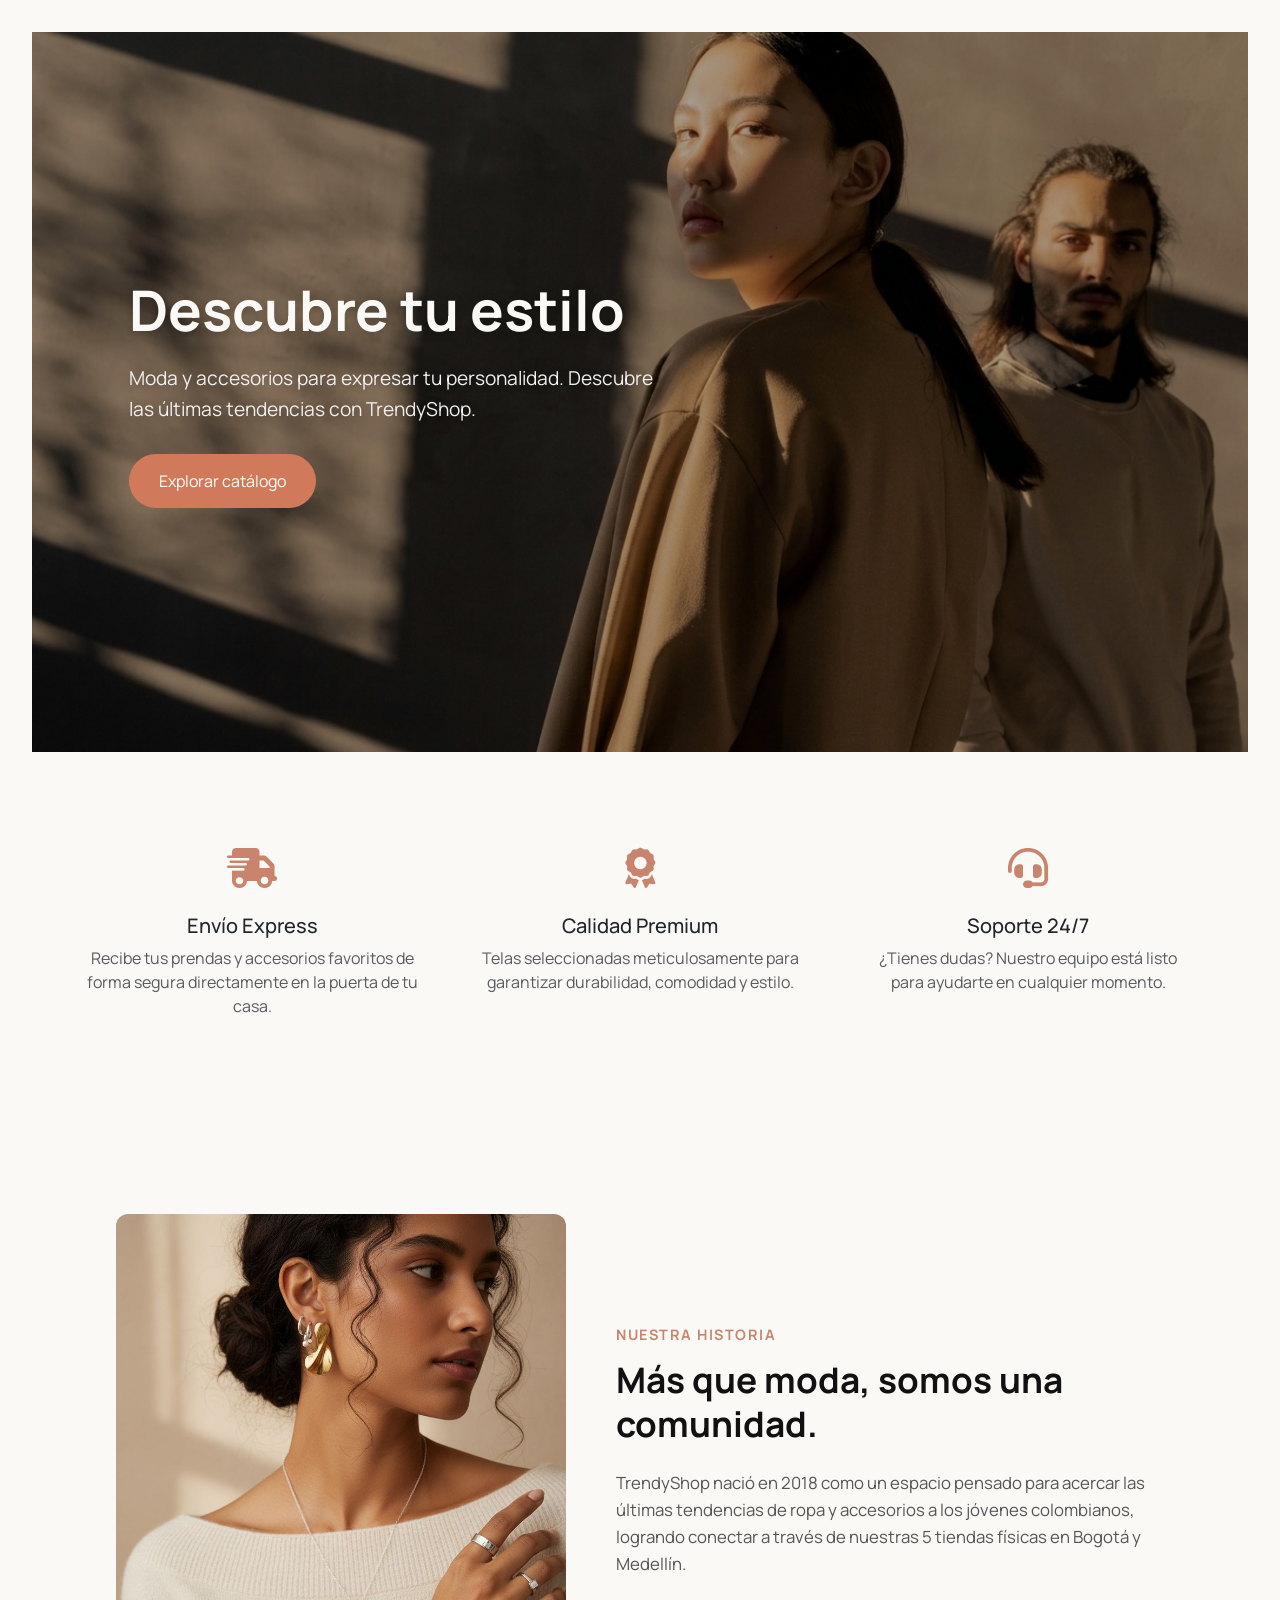
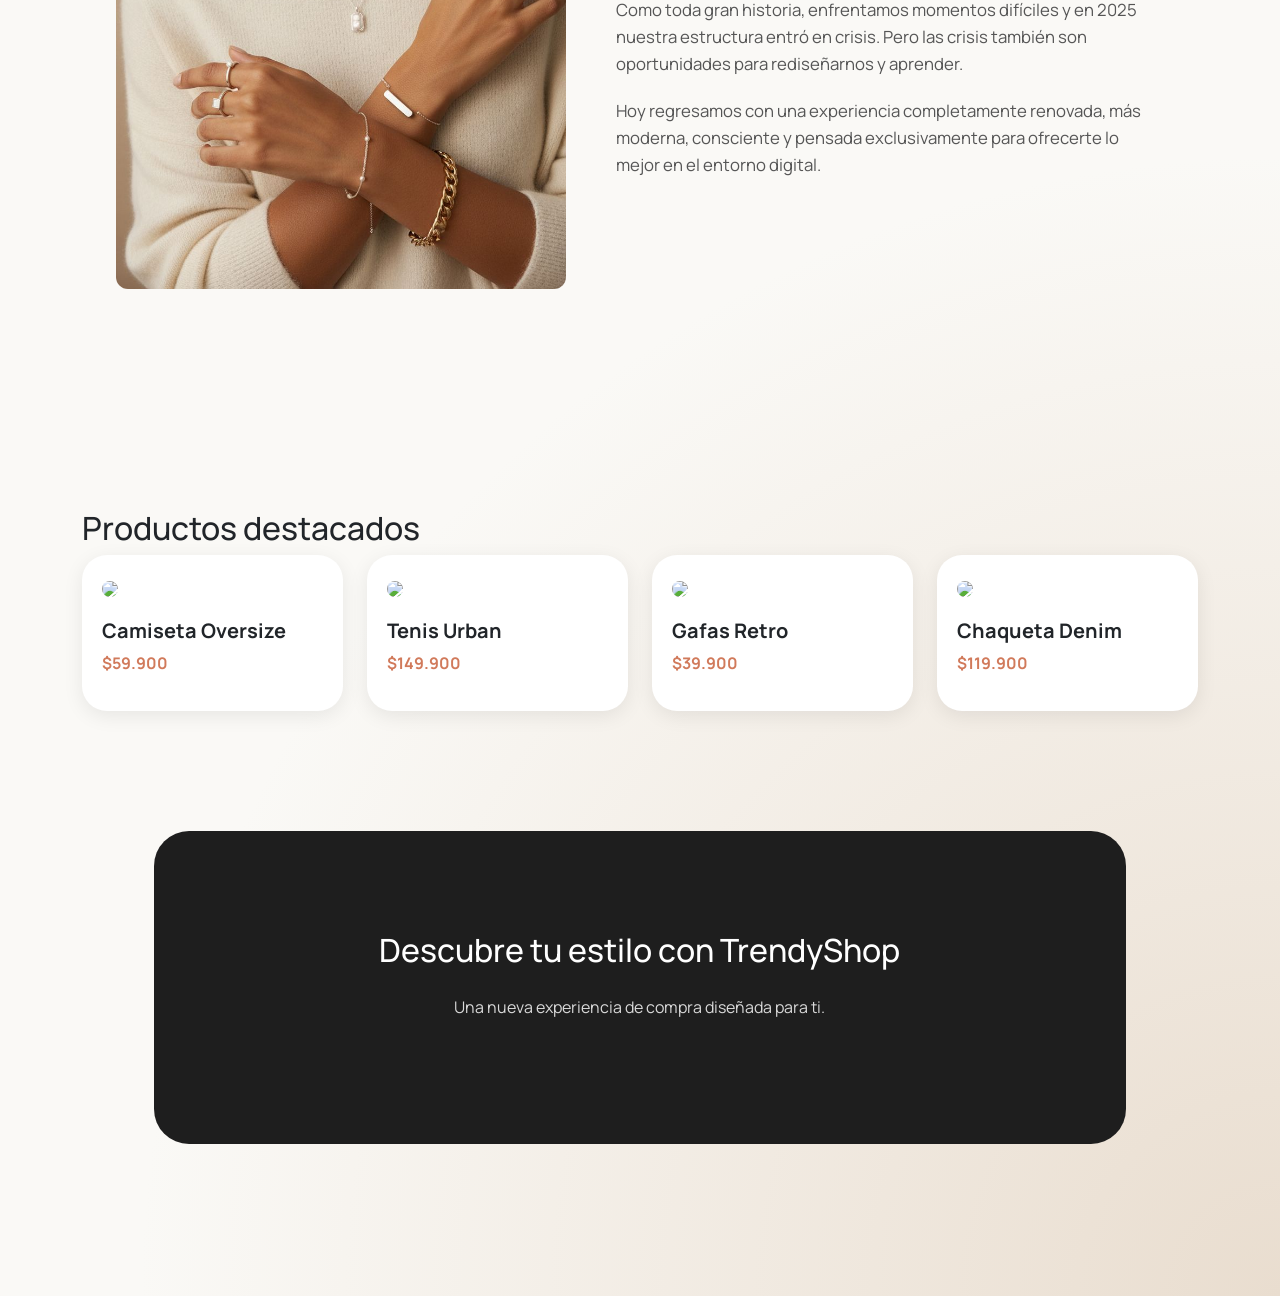
==== index.html @ 07544018 "Se carga index.html y css de la página de inicio, pendiente configurar button y card" ====
<!DOCTYPE html>
<html lang="es">

<head>
    <meta charset="UTF-8">
    <meta name="viewport" content="width=device-width, initial-scale=1.0">
    <title>TrendyShop | Inicio</title>
    <link rel="preconnect" href="https://fonts.googleapis.com">
    <link rel="preconnect" href="https://fonts.gstatic.com" crossorigin>
    <link href="https://fonts.googleapis.com/css2?family=Manrope:wght@400;500;700;800&display=swap" rel="stylesheet">
    <link href="https://cdn.jsdelivr.net/npm/bootstrap@5.3.8/dist/css/bootstrap.min.css" rel="stylesheet"
        integrity="sha384-sRIl4kxILFvY47J16cr9ZwB07vP4J8+LH7qKQnuqkuIAvNWLzeN8tE5YBujZqJLB" crossorigin="anonymous">
    <link rel="stylesheet" href="https://cdnjs.cloudflare.com/ajax/libs/font-awesome/6.4.0/css/all.min.css">
    <link rel="stylesheet" href="css/style.css">
</head>

<body>
    <main>
        <section class="hero-container">
            <div class="hero-text">
                <h1>Descubre tu estilo</h1>
                <p class="text-banner">
                    Moda y accesorios para expresar tu personalidad.
                    Descubre las últimas tendencias con TrendyShop.
                </p>

                <button class="btn-explorar-catalogo">
                    Explorar catálogo
                </button>
            </div>
        </section>


        <section class="beneficios container text-center">
            <div class="row row-cols-1 row-cols-md-3 g-4">
                <div class="col">
                    <div class="card h-100 border-0 bg-transparent">
                        <div class="card-body">
                            <i class="fa-solid fa-truck-fast beneficios-icono"></i>
                            <h5 class="card-title mt-3">Envío Express</h5>
                            <p class="card-text text-muted">Recibe tus prendas y accesorios favoritos de forma segura
                                directamente en la puerta de tu casa.</p>
                        </div>
                    </div>
                </div>

                <div class="col">
                    <div class="card h-100 border-0 bg-transparent">
                        <div class="card-body">
                            <i class="fa-solid fa-award beneficios-icono"></i>
                            <h5 class="card-title mt-3">Calidad Premium</h5>
                            <p class="card-text text-muted">Telas seleccionadas meticulosamente para garantizar
                                durabilidad, comodidad y estilo.</p>
                        </div>
                    </div>
                </div>

                <div class="col">
                    <div class="card h-100 border-0 bg-transparent">
                        <div class="card-body">
                            <i class="fa-solid fa-headset beneficios-icono"></i>
                            <h5 class="card-title mt-3">Soporte 24/7</h5>
                            <p class="card-text text-muted">¿Tienes dudas? Nuestro equipo está listo para ayudarte en
                                cualquier momento.</p>
                        </div>
                    </div>
                </div>

            </div>
        </section>


        <section class="historia container">
            <div class="historia-image-wrapper">
                <img src="img/historia.jpg" class="img-historia" alt="Tienda TrendyShop">
            </div>

            <div class="historia-content">
                <span class="subtitle">NUESTRA HISTORIA</span>
                <h2>Más que moda, somos una comunidad.</h2>
                <div class="historia-text">
                    <p>TrendyShop nació en 2018 como un espacio pensado para acercar las últimas tendencias de ropa y
                        accesorios a los jóvenes colombianos, logrando conectar a través de nuestras 5 tiendas físicas
                        en Bogotá y Medellín.</p>

                    <p>Como toda gran historia, enfrentamos momentos difíciles y en 2025 nuestra estructura entró en
                        crisis. Pero las crisis también son oportunidades para rediseñarnos y aprender.</p>

                    <p>Hoy regresamos con una experiencia completamente renovada, más moderna, consciente y pensada
                        exclusivamente para ofrecerte lo mejor en el entorno digital.</p>
                </div>
            </div>
        </section>

 
        <section class="productos container">
            <h2>Productos destacados</h2>
            <div class="row g-4">

                <div class="col-md-3">
                    <div class="producto">
                        <img src="assets/images/producto1.jpg" class="img-fluid">

                        <h5>Camiseta Oversize</h5>

                        <p>$59.900</p>
                    </div>
                </div>

                <div class="col-md-3">
                    <div class="producto">
                        <img src="assets/images/producto2.jpg" class="img-fluid">

                        <h5>Tenis Urban</h5>

                        <p>$149.900</p>
                    </div>
                </div>

                <div class="col-md-3">
                    <div class="producto">
                        <img src="assets/images/producto3.jpg" class="img-fluid">

                        <h5>Gafas Retro</h5>

                        <p>$39.900</p>
                    </div>
                </div>

                <div class="col-md-3">
                    <div class="producto">
                        <img src="assets/images/producto4.jpg" class="img-fluid">

                        <h5>Chaqueta Denim</h5>

                        <p>$119.900</p>
                    </div>
                </div>
            </div>
        </section>

        <!-- BANNER FINAL -->
        <section class="banner">
            <h2>Descubre tu estilo con TrendyShop</h2>
            <p>
                Una nueva experiencia de compra diseñada para ti.
            </p>
        </section>
    </main>


    <script type="module" src="js/app.js"></script>
    <script src="https://cdn.jsdelivr.net/npm/bootstrap@5.3.8/dist/js/bootstrap.bundle.min.js"
        integrity="sha384-FKyoEForCGlyvwx9Hj09JcYn3nv7wiPVlz7YYwJrWVcXK/BmnVDxM+D2scQbITxI"
        crossorigin="anonymous"></script>
</body>

</html>
---- css/style.css ----
:root {
    --nav-primary: #d17a5b;
    --nav-secondary: #e9ddcf;
    --nav-bg: #faf9f6;
    --nav-border: #666666;
    --nav-text: #1e1e1e;
    --font-primary: "Manrope", Arial, Helvetica, sans-serif;
    --font-heading: "Manrope", Arial, Helvetica, sans-serif;
}

body {
    min-height: 100vh;
    margin: 0;
    padding: 32px;
    font-family: var(--font-primary);
    background:
        radial-gradient(circle at top left, #faf9f6, transparent 30%),
        radial-gradient(circle at bottom right, #e9ddcf, transparent 36%),
        linear-gradient(135deg, #faf9f6, #faf9f6);
}

.glass-navbar {
    width: min(1120px, 100%);
    margin: 0 auto;
    display: flex;
    align-items: center;
    justify-content: space-between;
    gap: 16px;
    padding: 14px 18px;
    border: 1px solid rgba(209, 122, 91, 0.22);
    border-radius: 999px;
    background: var(--nav-bg);
    color: var(--nav-text);
    backdrop-filter: blur(20px);
    box-shadow: 0 18px 40px rgba(209, 122, 91, 0.12);
}

.brand,
.navbar-links,
.navbar-actions {
    display: flex;
    align-items: center;
    gap: 12px;
}

.brand {
    color: inherit;
    text-decoration: none;
    font-weight: 800;
    font-family: var(--font-heading);
}

.brand__mark {
    width: 42px;
    height: 42px;
    display: grid;
    place-items: center;
    border-radius: 50%;
    background: linear-gradient(135deg, var(--nav-secondary), var(--nav-primary));
    color: #ffffff;
}

.nav-link,
.icon-button,
.dropdown__menu button {
    border: 1px solid #66666600;
    border-radius: 999px;
    background: transparent;
    color: inherit;
    text-decoration: none;
    padding: 10px 14px;
    transition: transform 0.2s ease, color 0.2s ease, text-shadow 0.2s ease, border-color 0.2s ease, box-shadow 0.2s ease;
    cursor: pointer;
}

.nav-link:hover,
.icon-button:hover,
.dropdown__menu button:hover {
    transform: translateY(-1px);
    background: transparent;
    color: #e4764e;
    text-shadow: 0 0 10px #d17a5bcc;
}

.nav-link.is-active {
    border-color: transparent;
    background: linear-gradient(135deg, var(--nav-secondary), var(--nav-primary));
    box-shadow: 0 12px 24px #d17a5b56;
}

.icon-button--label {
    min-width: 72px;
}

.dropdown {
    position: relative;
}

.dropdown__menu {
    position: absolute;
    top: calc(100% + 10px);
    right: 0;
    min-width: 190px;
    display: grid;
    gap: 8px;
    padding: 12px;
    border-radius: 18px;
    border: 1px solid var(--nav-border);
    background: rgba(15, 23, 42, 0.92);
    box-shadow: 0 18px 34px rgba(15, 23, 42, 0.34);
}

.site-footer {
    width: min(1120px, 100%);
    margin: 48px auto 0;
    display: flex;
    flex-direction: column;
    align-items: center;
    gap: 20px;
    padding: 28px 24px;
    border: 1px solid rgba(209, 122, 91, 0.22);
    border-radius: 28px;
    background: var(--nav-bg);
    color: var(--nav-text);
    backdrop-filter: blur(20px);
    box-shadow: 0 18px 40px rgba(209, 122, 91, 0.12);
    text-align: center;
}

.site-footer__brand,
.site-footer__nav,
.site-footer__social {
    display: flex;
    align-items: center;
    justify-content: center;
    flex-wrap: wrap;
    gap: 12px;
}

.site-footer__mark {
    width: 36px;
    height: 36px;
    display: grid;
    place-items: center;
    border-radius: 50%;
    background: linear-gradient(135deg, var(--nav-secondary), var(--nav-primary));
    color: var(--color-negro);
    font-weight: 800;
}

.site-footer__name {
    font-weight: 800;
    font-family: var(--font-heading);
}

.site-footer__link,
.site-footer__social-link {
    color: inherit;
    text-decoration: none;
    transition: opacity 0.2s ease;
}

.site-footer__link:hover,
.site-footer__social-link:hover {
    opacity: 0.75;
}

.site-footer__social-link {
    width: 36px;
    height: 36px;
    display: grid;
    place-items: center;
    border-radius: 50%;
    border: 1px solid rgba(229, 225, 230, 0.12);
    background: rgba(229, 225, 230, 0.06);
    font-size: 0.8rem;
    font-weight: 700;
}

.site-footer__social-link:hover {
    background: rgba(179, 162, 105, 0.14);
    border-color: rgba(179, 162, 105, 0.25);
}

.site-footer__copy {
    margin: 0;
    font-size: 0.85rem;
    opacity: 0.7;
}

/****** PARTE INICIO *******/
:root {
    --negro: #1E1E1E;
    --blanco: #FAF9F6;
    --terracota: #D17A5B;
    --beige: #E9DDCF;
    --gris: #666666;
}

h1 {
    color: #faf9f6;
}

.text-banner {
    color: #faf9f6;
}

/* SECCIÓN HERO (INICIO) */
.hero-container {
    background-image: linear-gradient(rgba(0, 0, 0, 0.35), rgba(0, 0, 0, 0.35)), url('../img/bannerInicio.png');
    background-size: cover;
    background-position: center;
    background-repeat: no-repeat;
    width: 100%;
    min-height: 80vh;
    display: flex;
    align-items: center;
}

.hero-text {
    max-width: 550px;
    margin-left: 8%;
    color: #ffffff;
    text-shadow: 1px 1px 10px rgba(0, 0, 0, 0.2);
}

.hero-text h1 {
    font-size: 3.5rem;
    font-weight: 700;
    margin-bottom: 20px;
    line-height: 1.2;
}

.hero-text p {
    font-size: 1.2rem;
    margin-bottom: 30px;
    line-height: 1.6;
    color: #f0f0f0;
}

.btn-explorar-catalogo {
    border: none;
    background: var(--terracota);
    color: white;
    padding: 15px 30px;
    border-radius: 40px;
    transition: .3s;
    cursor: pointer;
}

.btn-explorar-catalogo:hover {
    background: #b86647;
}

/* SECCIÓN DE BENEFICIOS */
.beneficios {
    padding: 80px 0;
}

.beneficios-icono {
    font-size: 2.5rem;
    color: #c8846c;
    margin-bottom: 10px;
}

/* SECCIÓN HISTORIA (mobile)*/
.historia {
    display: flex;
    flex-direction: column;
    align-items: center;
    gap: 40px;
    padding: 60px 20px;
}

.historia-image-wrapper {
    width: 100%;
    max-width: 450px;
}

.img-historia {
    width: 100%;
    height: auto;
    border-radius: 12px;
    display: block;
    object-fit: cover;
}

.historia-content {
    width: 100%;
    max-width: 550px;
    display: flex;
    flex-direction: column;
    text-align: left;
}

.historia-content .subtitle {
    color: #c8846c;
    font-size: 0.9rem;
    font-weight: 700;
    letter-spacing: 1.5px;
    text-transform: uppercase;
    margin-bottom: 12px;
}

.historia-content h2 {
    font-size: 2.2rem;
    font-weight: 700;
    color: #111111;
    line-height: 1.25;
    margin-bottom: 24px;
}

.historia-text p {
    font-size: 1.05rem;
    color: #555555;
    line-height: 1.6;
    margin-bottom: 20px;
}

.historia-text p:last-child {
    margin-bottom: 0;
}

/* PRODUCTOS DESTACADOS */
.productos {
    margin: 120px auto;
}

.producto {
    background: white;
    border-radius: 25px;
    padding: 20px;
    box-shadow: 0 5px 20px rgba(0, 0, 0, .08);
}

.producto img {
    border-radius: 20px;
    width: 100%;
    height: auto;
}

.producto h5 {
    margin-top: 20px;
    font-weight: 700;
}

.producto p {
    color: var(--terracota);
    font-weight: 700;
}

/* BANNER DE CIERRE */
.banner {
    background: var(--negro);
    color: white;
    text-align: center;
    padding: 100px;
    border-radius: 35px;
    width: 80%;
    margin: 120px auto;
}

.banner p {
    margin: 25px 0;
    color: #d9d9d9;
}

/* CONFIGU RESPONSIVE */

/* Pantallas Grandes (Computadores) */
@media (min-width: 992px) {
    .historia {
        flex-direction: row;
        justify-content: center;
        gap: 50px;
        padding: 100px 0;
    }

    .historia-image-wrapper {
        width: 42%;
    }

    .historia-content {
        width: 48%;
    }
}

/* Pantallas Medianas y Chicas (Celulares y Tablets) */
@media (max-width: 768px) {
    .hero-container {
        padding: 60px 0;
    }

    .hero-text {
        margin-left: 5%;
        padding-right: 5%;
    }

    .hero-text h1 {
        font-size: 2.8rem;
    }

    .banner {
        width: 100%;
        padding: 60px 30px;
        border-radius: 0;
    }
}

@media (max-width: 720px) {

    .site-footer__grid,
    .site-footer__bottom {
        grid-template-columns: 1fr;
        flex-direction: column;
    }
}

@media (max-width: 860px) {
    .glass-navbar {
        border-radius: 28px;
        flex-wrap: wrap;
        justify-content: center;
    }

    .navbar-links {
        justify-content: center;
        flex-wrap: wrap;
    }

    .navbar-actions {
        width: 100%;
        justify-content: center;
    }
}
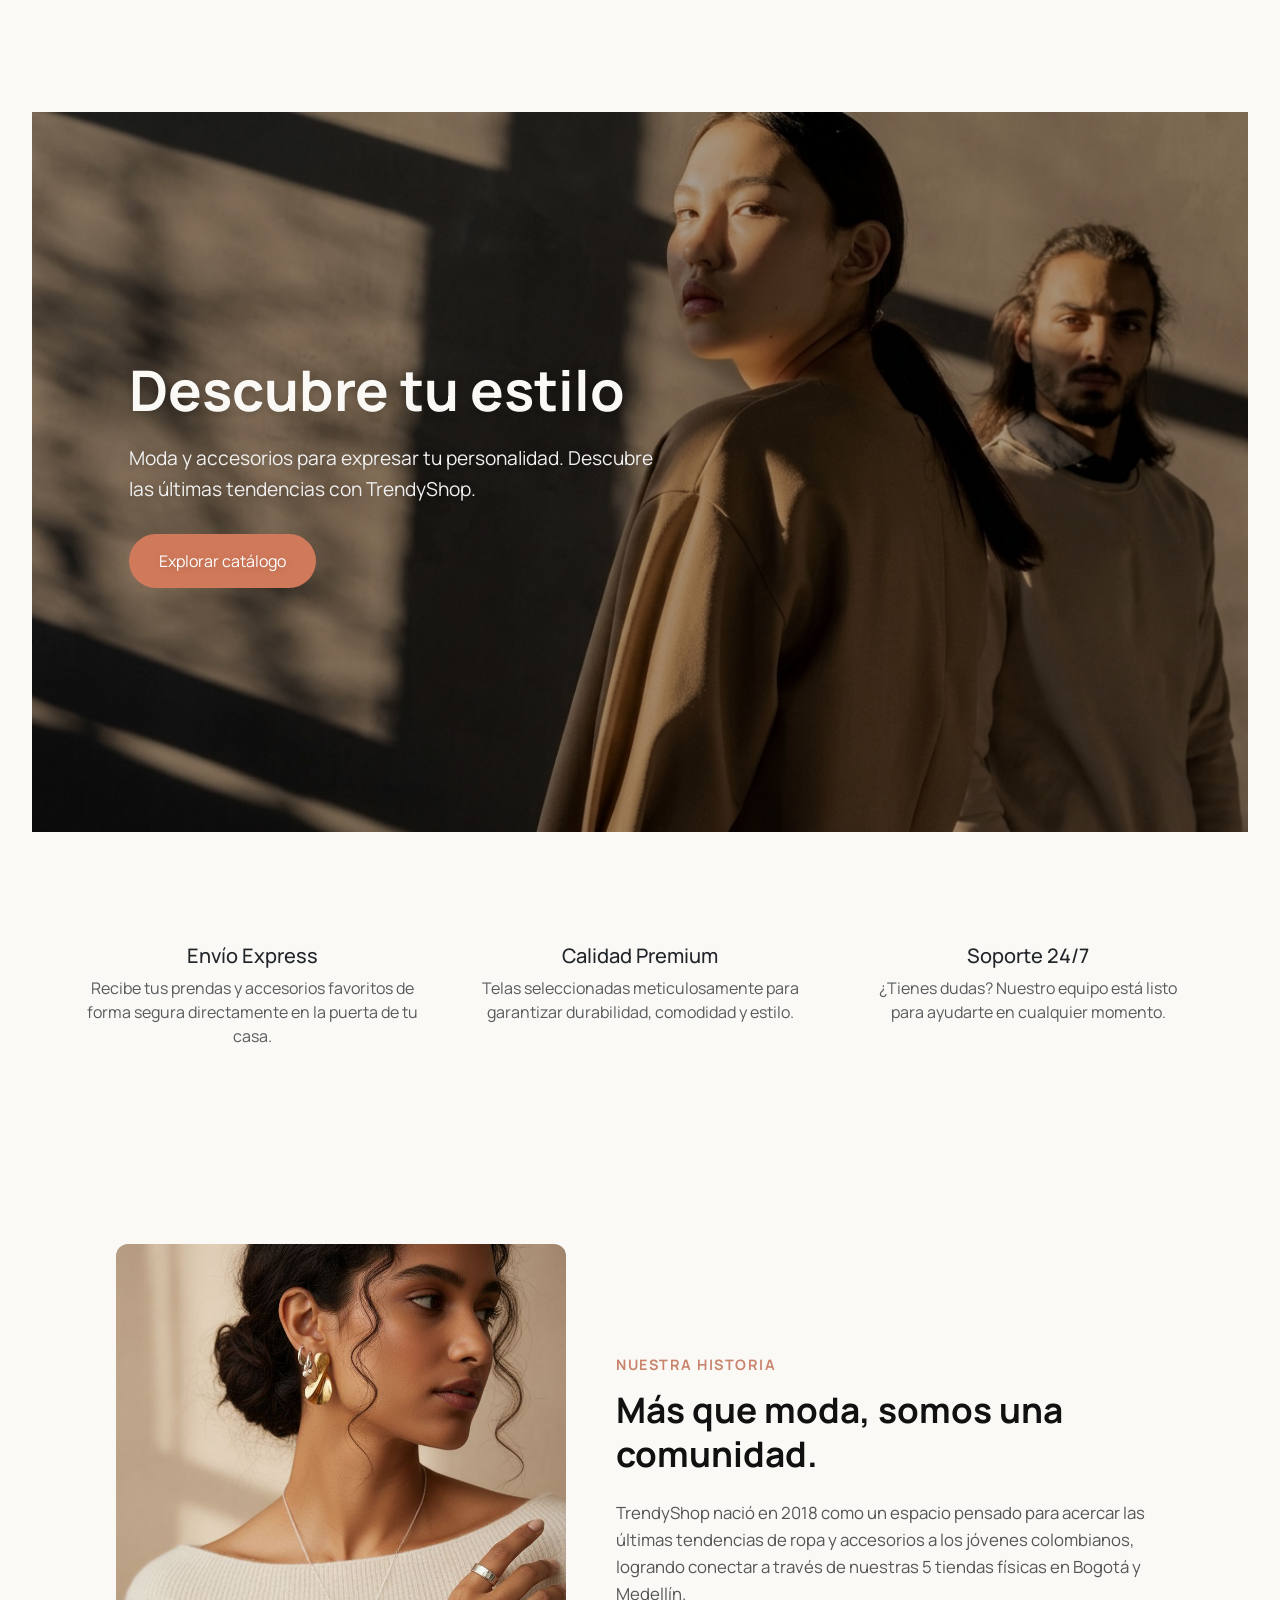
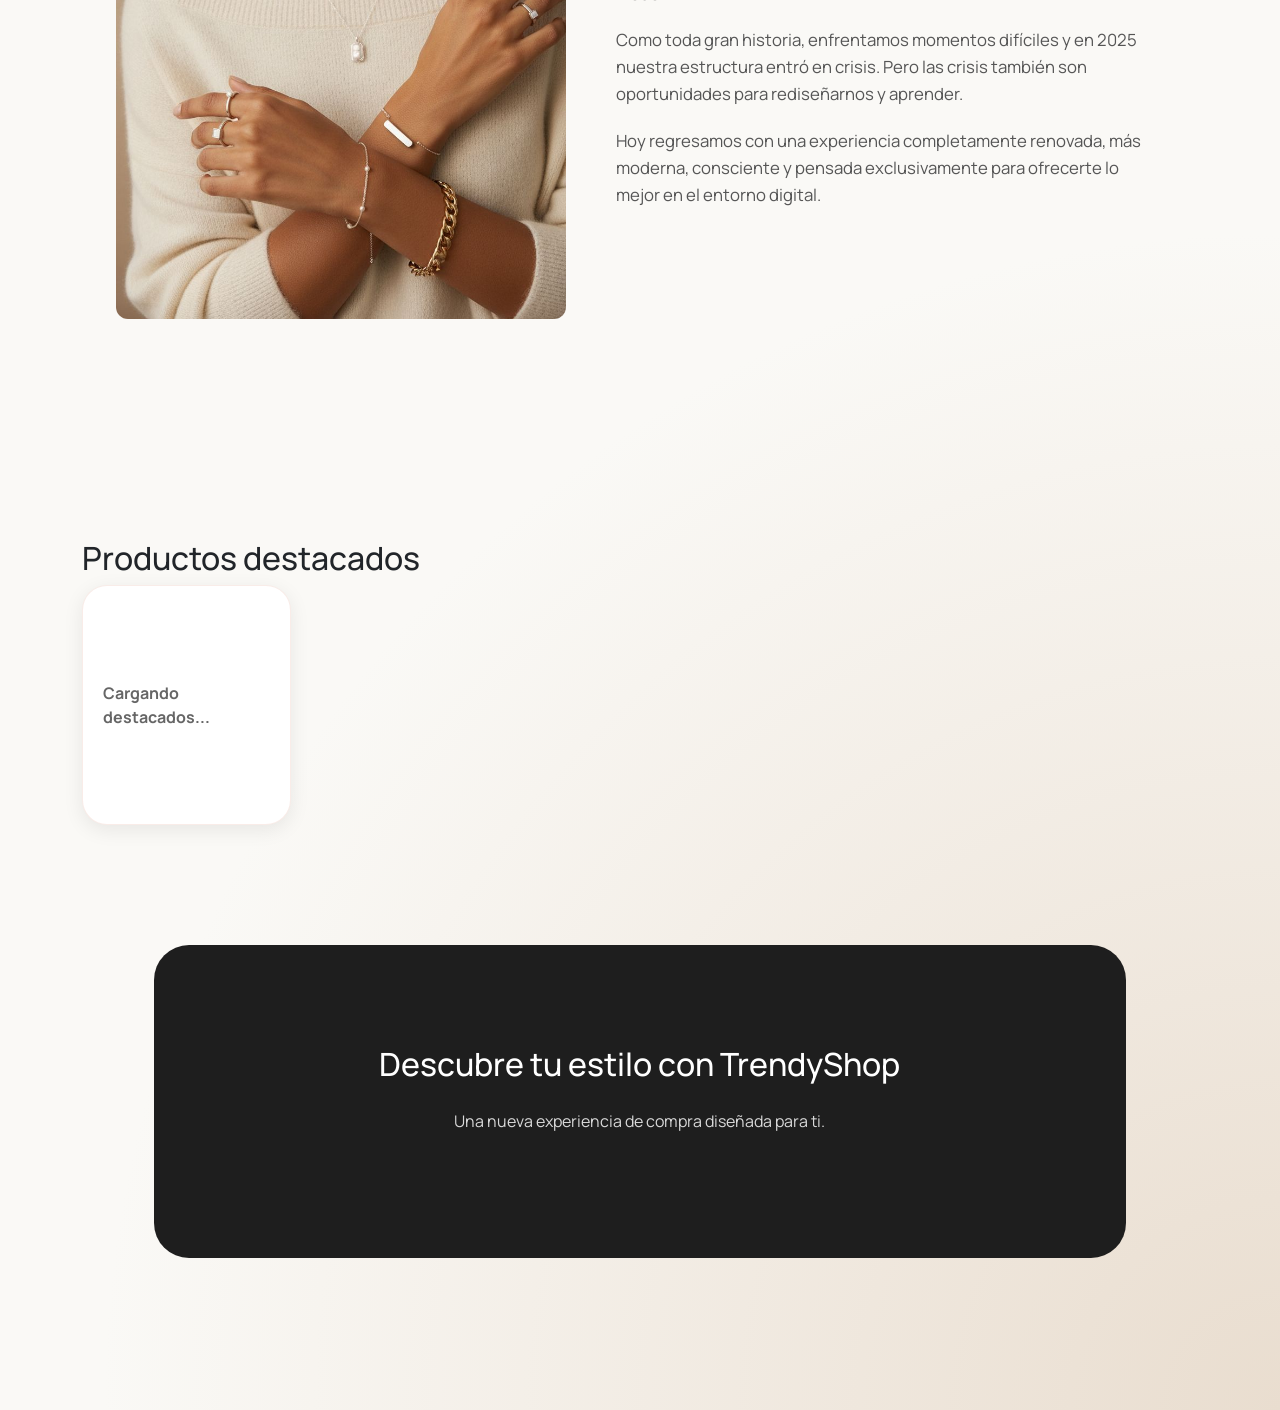
==== commit f5a08850: "Se agrega pagina de inicio arreglada y mejorada, junto con el efecto glass del navbar y modificacion" ====
--- a/index.html
+++ b/index.html
@@ -8,9 +8,7 @@
     <link rel="preconnect" href="https://fonts.googleapis.com">
     <link rel="preconnect" href="https://fonts.gstatic.com" crossorigin>
     <link href="https://fonts.googleapis.com/css2?family=Manrope:wght@400;500;700;800&display=swap" rel="stylesheet">
-    <link href="https://cdn.jsdelivr.net/npm/bootstrap@5.3.8/dist/css/bootstrap.min.css" rel="stylesheet"
-        integrity="sha384-sRIl4kxILFvY47J16cr9ZwB07vP4J8+LH7qKQnuqkuIAvNWLzeN8tE5YBujZqJLB" crossorigin="anonymous">
-    <link rel="stylesheet" href="https://cdnjs.cloudflare.com/ajax/libs/font-awesome/6.4.0/css/all.min.css">
+    <link href="https://cdn.jsdelivr.net/npm/bootstrap@5.3.8/dist/css/bootstrap.min.css" rel="stylesheet" integrity="sha384-sRIl4kxILFvY47J16cr9ZwB07vP4J8+LH7qKQnuqkuIAvNWLzeN8tE5YBujZqJLB" crossorigin="anonymous">
     <link rel="stylesheet" href="css/style.css">
 </head>
 
@@ -23,13 +21,11 @@
                     Moda y accesorios para expresar tu personalidad.
                     Descubre las últimas tendencias con TrendyShop.
                 </p>
-
-                <button class="btn-explorar-catalogo">
+                <a href="./html/catalogo.html" class="btn-explorar-catalogo">
                     Explorar catálogo
-                </button>
+                </a>
             </div>
         </section>
-
 
         <section class="beneficios container text-center">
             <div class="row row-cols-1 row-cols-md-3 g-4">
@@ -38,8 +34,7 @@
                         <div class="card-body">
                             <i class="fa-solid fa-truck-fast beneficios-icono"></i>
                             <h5 class="card-title mt-3">Envío Express</h5>
-                            <p class="card-text text-muted">Recibe tus prendas y accesorios favoritos de forma segura
-                                directamente en la puerta de tu casa.</p>
+                            <p class="card-text text-muted">Recibe tus prendas y accesorios favoritos de forma segura directamente en la puerta de tu casa.</p>
                         </div>
                     </div>
                 </div>
@@ -49,8 +44,7 @@
                         <div class="card-body">
                             <i class="fa-solid fa-award beneficios-icono"></i>
                             <h5 class="card-title mt-3">Calidad Premium</h5>
-                            <p class="card-text text-muted">Telas seleccionadas meticulosamente para garantizar
-                                durabilidad, comodidad y estilo.</p>
+                            <p class="card-text text-muted">Telas seleccionadas meticulosamente para garantizar durabilidad, comodidad y estilo.</p>
                         </div>
                     </div>
                 </div>
@@ -60,15 +54,12 @@
                         <div class="card-body">
                             <i class="fa-solid fa-headset beneficios-icono"></i>
                             <h5 class="card-title mt-3">Soporte 24/7</h5>
-                            <p class="card-text text-muted">¿Tienes dudas? Nuestro equipo está listo para ayudarte en
-                                cualquier momento.</p>
+                            <p class="card-text text-muted">¿Tienes dudas? Nuestro equipo está listo para ayudarte en cualquier momento.</p>
                         </div>
                     </div>
                 </div>
-
             </div>
         </section>
-
 
         <section class="historia container">
             <div class="historia-image-wrapper">
@@ -79,80 +70,30 @@
                 <span class="subtitle">NUESTRA HISTORIA</span>
                 <h2>Más que moda, somos una comunidad.</h2>
                 <div class="historia-text">
-                    <p>TrendyShop nació en 2018 como un espacio pensado para acercar las últimas tendencias de ropa y
-                        accesorios a los jóvenes colombianos, logrando conectar a través de nuestras 5 tiendas físicas
-                        en Bogotá y Medellín.</p>
-
-                    <p>Como toda gran historia, enfrentamos momentos difíciles y en 2025 nuestra estructura entró en
-                        crisis. Pero las crisis también son oportunidades para rediseñarnos y aprender.</p>
-
-                    <p>Hoy regresamos con una experiencia completamente renovada, más moderna, consciente y pensada
-                        exclusivamente para ofrecerte lo mejor en el entorno digital.</p>
+                    <p>TrendyShop nació en 2018 como un espacio pensado para acercar las últimas tendencias de ropa y accesorios a los jóvenes colombianos, logrando conectar a través de nuestras 5 tiendas físicas en Bogotá y Medellín.</p>
+                    <p>Como toda gran historia, enfrentamos momentos difíciles y en 2025 nuestra estructura entró en crisis. Pero las crisis también son oportunidades para rediseñarnos y aprender.</p>
+                    <p>Hoy regresamos con una experiencia completamente renovada, más moderna, consciente y pensada exclusivamente para ofrecerte lo mejor en el entorno digital.</p>
                 </div>
             </div>
         </section>
 
- 
         <section class="productos container">
             <h2>Productos destacados</h2>
-            <div class="row g-4">
-
-                <div class="col-md-3">
-                    <div class="producto">
-                        <img src="assets/images/producto1.jpg" class="img-fluid">
-
-                        <h5>Camiseta Oversize</h5>
-
-                        <p>$59.900</p>
-                    </div>
-                </div>
-
-                <div class="col-md-3">
-                    <div class="producto">
-                        <img src="assets/images/producto2.jpg" class="img-fluid">
-
-                        <h5>Tenis Urban</h5>
-
-                        <p>$149.900</p>
-                    </div>
-                </div>
-
-                <div class="col-md-3">
-                    <div class="producto">
-                        <img src="assets/images/producto3.jpg" class="img-fluid">
-
-                        <h5>Gafas Retro</h5>
-
-                        <p>$39.900</p>
-                    </div>
-                </div>
-
-                <div class="col-md-3">
-                    <div class="producto">
-                        <img src="assets/images/producto4.jpg" class="img-fluid">
-
-                        <h5>Chaqueta Denim</h5>
-
-                        <p>$119.900</p>
-                    </div>
-                </div>
+            <div id="productosDestacados" class="productos-destacados-grid">
+                <article class="producto producto--placeholder">
+                    <div class="producto__placeholder">Cargando destacados...</div>
+                </article>
             </div>
         </section>
 
-        <!-- BANNER FINAL -->
         <section class="banner">
             <h2>Descubre tu estilo con TrendyShop</h2>
-            <p>
-                Una nueva experiencia de compra diseñada para ti.
-            </p>
+            <p>Una nueva experiencia de compra diseñada para ti.</p>
         </section>
     </main>
 
-
     <script type="module" src="js/app.js"></script>
-    <script src="https://cdn.jsdelivr.net/npm/bootstrap@5.3.8/dist/js/bootstrap.bundle.min.js"
-        integrity="sha384-FKyoEForCGlyvwx9Hj09JcYn3nv7wiPVlz7YYwJrWVcXK/BmnVDxM+D2scQbITxI"
-        crossorigin="anonymous"></script>
+    <script src="https://cdn.jsdelivr.net/npm/bootstrap@5.3.8/dist/js/bootstrap.bundle.min.js" integrity="sha384-FKyoEForCGlyvwx9Hj09JcYn3nv7wiPVlz7YYwJrWVcXK/BmnVDxM+D2scQbITxI" crossorigin="anonymous"></script>
 </body>
 
-</html>+</html>
--- a/css/style.css
+++ b/css/style.css
@@ -1,17 +1,22 @@
 :root {
     --nav-primary: #d17a5b;
     --nav-secondary: #e9ddcf;
-    --nav-bg: #faf9f6;
+    --nav-bg: #faf9f677;
     --nav-border: #666666;
     --nav-text: #1e1e1e;
     --font-primary: "Manrope", Arial, Helvetica, sans-serif;
     --font-heading: "Manrope", Arial, Helvetica, sans-serif;
+    --negro: #1e1e1e;
+    --blanco: #faf9f6;
+    --terracota: #d17a5b;
+    --beige: #e9ddcf;
+    --gris: #666666;
 }
 
 body {
     min-height: 100vh;
     margin: 0;
-    padding: 32px;
+    padding: 112px 32px 32px;
     font-family: var(--font-primary);
     background:
         radial-gradient(circle at top left, #faf9f6, transparent 30%),
@@ -20,19 +25,23 @@
 }
 
 .glass-navbar {
-    width: min(1120px, 100%);
-    margin: 0 auto;
+    position: fixed;
+    top: 0;
+    left: 0;
+    width: 100%;
+    margin: 0;
     display: flex;
     align-items: center;
     justify-content: space-between;
     gap: 16px;
-    padding: 14px 18px;
-    border: 1px solid rgba(209, 122, 91, 0.22);
-    border-radius: 999px;
+    padding: 14px 32px;
+    border-bottom: 1px solid rgba(209, 122, 91, 0.22);
     background: var(--nav-bg);
     color: var(--nav-text);
     backdrop-filter: blur(20px);
     box-shadow: 0 18px 40px rgba(209, 122, 91, 0.12);
+    box-sizing: border-box;
+    z-index: 1000;
 }
 
 .brand,
@@ -144,7 +153,7 @@
     place-items: center;
     border-radius: 50%;
     background: linear-gradient(135deg, var(--nav-secondary), var(--nav-primary));
-    color: var(--color-negro);
+    color: var(--negro);
     font-weight: 800;
 }
 
@@ -188,26 +197,16 @@
     opacity: 0.7;
 }
 
-/****** PARTE INICIO *******/
-:root {
-    --negro: #1E1E1E;
-    --blanco: #FAF9F6;
-    --terracota: #D17A5B;
-    --beige: #E9DDCF;
-    --gris: #666666;
-}
-
 h1 {
-    color: #faf9f6;
+    color: var(--blanco);
 }
 
 .text-banner {
-    color: #faf9f6;
-}
-
-/* SECCIÓN HERO (INICIO) */
+    color: var(--blanco);
+}
+
 .hero-container {
-    background-image: linear-gradient(rgba(0, 0, 0, 0.35), rgba(0, 0, 0, 0.35)), url('../img/bannerInicio.png');
+    background-image: linear-gradient(rgba(0, 0, 0, 0.35), rgba(0, 0, 0, 0.35)), url("../img/bannerInicio.png");
     background-size: cover;
     background-position: center;
     background-repeat: no-repeat;
@@ -241,18 +240,21 @@
 .btn-explorar-catalogo {
     border: none;
     background: var(--terracota);
-    color: white;
+    color: #ffffff;
     padding: 15px 30px;
     border-radius: 40px;
-    transition: .3s;
+    transition: 0.3s;
     cursor: pointer;
+    text-decoration: none;
+    display: inline-flex;
+    align-items: center;
+    justify-content: center;
 }
 
 .btn-explorar-catalogo:hover {
     background: #b86647;
 }
 
-/* SECCIÓN DE BENEFICIOS */
 .beneficios {
     padding: 80px 0;
 }
@@ -263,7 +265,6 @@
     margin-bottom: 10px;
 }
 
-/* SECCIÓN HISTORIA (mobile)*/
 .historia {
     display: flex;
     flex-direction: column;
@@ -321,22 +322,30 @@
     margin-bottom: 0;
 }
 
-/* PRODUCTOS DESTACADOS */
 .productos {
     margin: 120px auto;
 }
 
+.productos-destacados-grid {
+    display: grid;
+    grid-template-columns: repeat(5, minmax(0, 1fr));
+    gap: 18px;
+    align-items: stretch;
+}
+
 .producto {
-    background: white;
+    background: #ffffff;
     border-radius: 25px;
     padding: 20px;
-    box-shadow: 0 5px 20px rgba(0, 0, 0, .08);
+    box-shadow: 0 5px 20px rgba(0, 0, 0, 0.08);
+    border: 1px solid rgba(209, 122, 91, 0.14);
 }
 
 .producto img {
     border-radius: 20px;
     width: 100%;
-    height: auto;
+    height: 200px;
+    object-fit: cover;
 }
 
 .producto h5 {
@@ -349,10 +358,45 @@
     font-weight: 700;
 }
 
-/* BANNER DE CIERRE */
+.producto--link {
+    display: block;
+    color: inherit;
+    text-decoration: none;
+    transition: transform 0.22s ease, box-shadow 0.22s ease, border-color 0.22s ease;
+}
+
+.producto--link:hover,
+.producto--link:focus-visible {
+    transform: translateY(-6px);
+    box-shadow: 0 18px 36px rgba(209, 122, 91, 0.18);
+    border-color: rgba(209, 122, 91, 0.3);
+}
+
+.producto__categoria {
+    display: inline-flex;
+    margin-top: 16px;
+    padding: 6px 10px;
+    border-radius: 999px;
+    background: rgba(209, 122, 91, 0.14);
+    color: #a95b3f;
+    font-size: 0.78rem;
+    font-weight: 700;
+}
+
+.producto--placeholder {
+    min-height: 240px;
+    display: grid;
+    place-items: center;
+}
+
+.producto__placeholder {
+    color: var(--gris);
+    font-weight: 700;
+}
+
 .banner {
     background: var(--negro);
-    color: white;
+    color: #ffffff;
     text-align: center;
     padding: 100px;
     border-radius: 35px;
@@ -365,9 +409,6 @@
     color: #d9d9d9;
 }
 
-/* CONFIGU RESPONSIVE */
-
-/* Pantallas Grandes (Computadores) */
 @media (min-width: 992px) {
     .historia {
         flex-direction: row;
@@ -385,7 +426,24 @@
     }
 }
 
-/* Pantallas Medianas y Chicas (Celulares y Tablets) */
+@media (max-width: 860px) {
+    .glass-navbar {
+        flex-wrap: wrap;
+        justify-content: center;
+        padding: 14px 20px;
+    }
+
+    .navbar-links {
+        justify-content: center;
+        flex-wrap: wrap;
+    }
+
+    .navbar-actions {
+        width: 100%;
+        justify-content: center;
+    }
+}
+
 @media (max-width: 768px) {
     .hero-container {
         padding: 60px 0;
@@ -405,10 +463,13 @@
         padding: 60px 30px;
         border-radius: 0;
     }
+
+    .productos-destacados-grid {
+        grid-template-columns: repeat(2, minmax(0, 1fr));
+    }
 }
 
 @media (max-width: 720px) {
-
     .site-footer__grid,
     .site-footer__bottom {
         grid-template-columns: 1fr;
@@ -416,20 +477,12 @@
     }
 }
 
-@media (max-width: 860px) {
-    .glass-navbar {
-        border-radius: 28px;
-        flex-wrap: wrap;
-        justify-content: center;
-    }
-
-    .navbar-links {
-        justify-content: center;
-        flex-wrap: wrap;
-    }
-
-    .navbar-actions {
-        width: 100%;
-        justify-content: center;
-    }
-}+@media (max-width: 560px) {
+    body {
+        padding: 132px 20px 20px;
+    }
+
+    .productos-destacados-grid {
+        grid-template-columns: 1fr;
+    }
+}
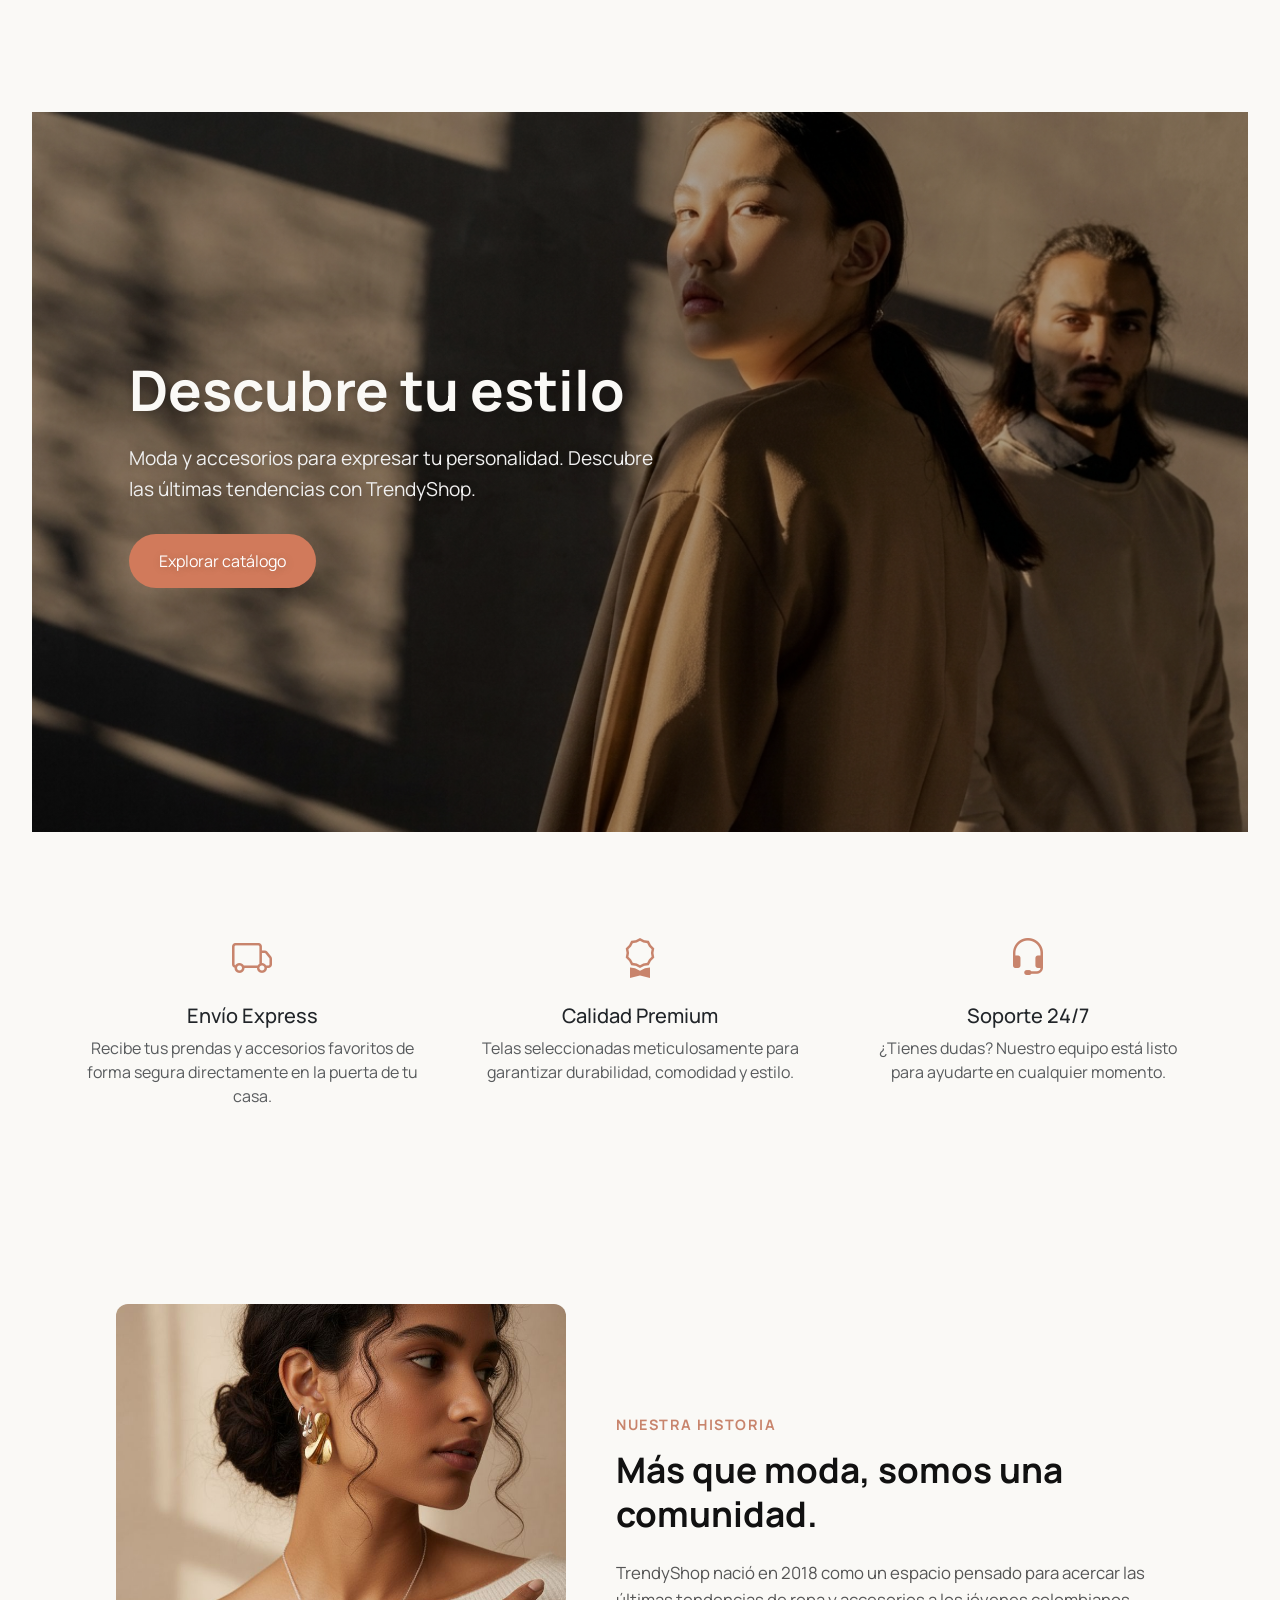
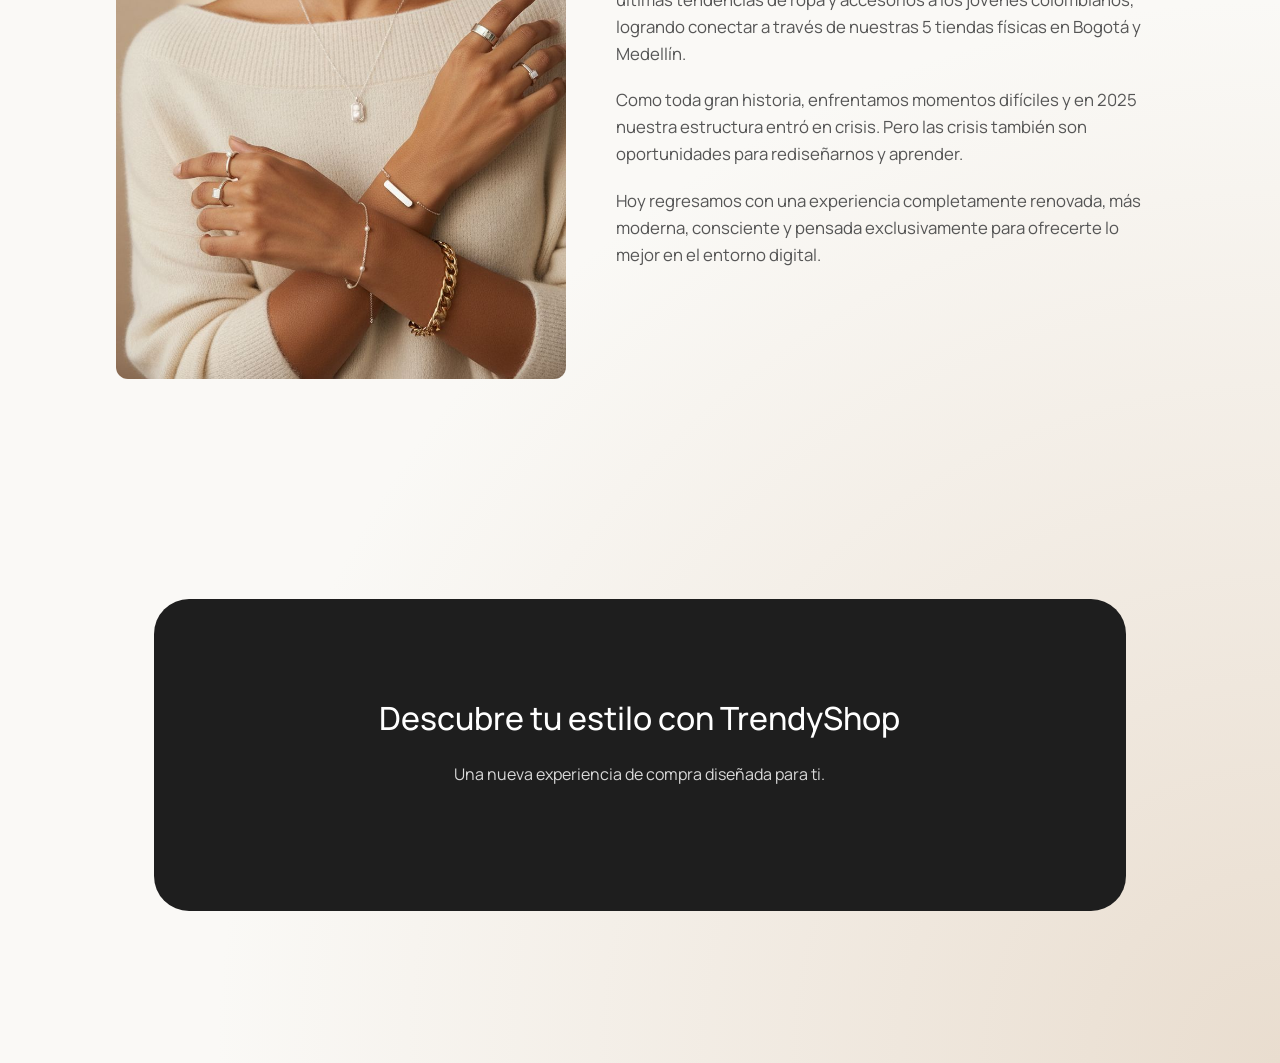
==== commit 4c50f2d7: "actualizar iconos del index" ====
--- a/index.html
+++ b/index.html
@@ -8,8 +8,10 @@
     <link rel="preconnect" href="https://fonts.googleapis.com">
     <link rel="preconnect" href="https://fonts.gstatic.com" crossorigin>
     <link href="https://fonts.googleapis.com/css2?family=Manrope:wght@400;500;700;800&display=swap" rel="stylesheet">
-    <link href="https://cdn.jsdelivr.net/npm/bootstrap@5.3.8/dist/css/bootstrap.min.css" rel="stylesheet" integrity="sha384-sRIl4kxILFvY47J16cr9ZwB07vP4J8+LH7qKQnuqkuIAvNWLzeN8tE5YBujZqJLB" crossorigin="anonymous">
+    <link href="https://cdn.jsdelivr.net/npm/bootstrap@5.3.8/dist/css/bootstrap.min.css" rel="stylesheet"
+        integrity="sha384-sRIl4kxILFvY47J16cr9ZwB07vP4J8+LH7qKQnuqkuIAvNWLzeN8tE5YBujZqJLB" crossorigin="anonymous">
     <link rel="stylesheet" href="css/style.css">
+    <link rel="stylesheet" href="https://cdn.jsdelivr.net/npm/bootstrap-icons@1.13.1/font/bootstrap-icons.min.css">
 </head>
 
 <body>
@@ -32,7 +34,7 @@
                 <div class="col">
                     <div class="card h-100 border-0 bg-transparent">
                         <div class="card-body">
-                            <i class="fa-solid fa-truck-fast beneficios-icono"></i>
+                            <i class="bi bi-truck beneficios-icono"></i>
                             <h5 class="card-title mt-3">Envío Express</h5>
                             <p class="card-text text-muted">Recibe tus prendas y accesorios favoritos de forma segura directamente en la puerta de tu casa.</p>
                         </div>
@@ -42,7 +44,7 @@
                 <div class="col">
                     <div class="card h-100 border-0 bg-transparent">
                         <div class="card-body">
-                            <i class="fa-solid fa-award beneficios-icono"></i>
+                            <i class="bi bi-award beneficios-icono"></i>
                             <h5 class="card-title mt-3">Calidad Premium</h5>
                             <p class="card-text text-muted">Telas seleccionadas meticulosamente para garantizar durabilidad, comodidad y estilo.</p>
                         </div>
@@ -52,7 +54,7 @@
                 <div class="col">
                     <div class="card h-100 border-0 bg-transparent">
                         <div class="card-body">
-                            <i class="fa-solid fa-headset beneficios-icono"></i>
+                            <i class="bi bi-headset beneficios-icono"></i>
                             <h5 class="card-title mt-3">Soporte 24/7</h5>
                             <p class="card-text text-muted">¿Tienes dudas? Nuestro equipo está listo para ayudarte en cualquier momento.</p>
                         </div>
@@ -77,14 +79,6 @@
             </div>
         </section>
 
-        <section class="productos container">
-            <h2>Productos destacados</h2>
-            <div id="productosDestacados" class="productos-destacados-grid">
-                <article class="producto producto--placeholder">
-                    <div class="producto__placeholder">Cargando destacados...</div>
-                </article>
-            </div>
-        </section>
 
         <section class="banner">
             <h2>Descubre tu estilo con TrendyShop</h2>
